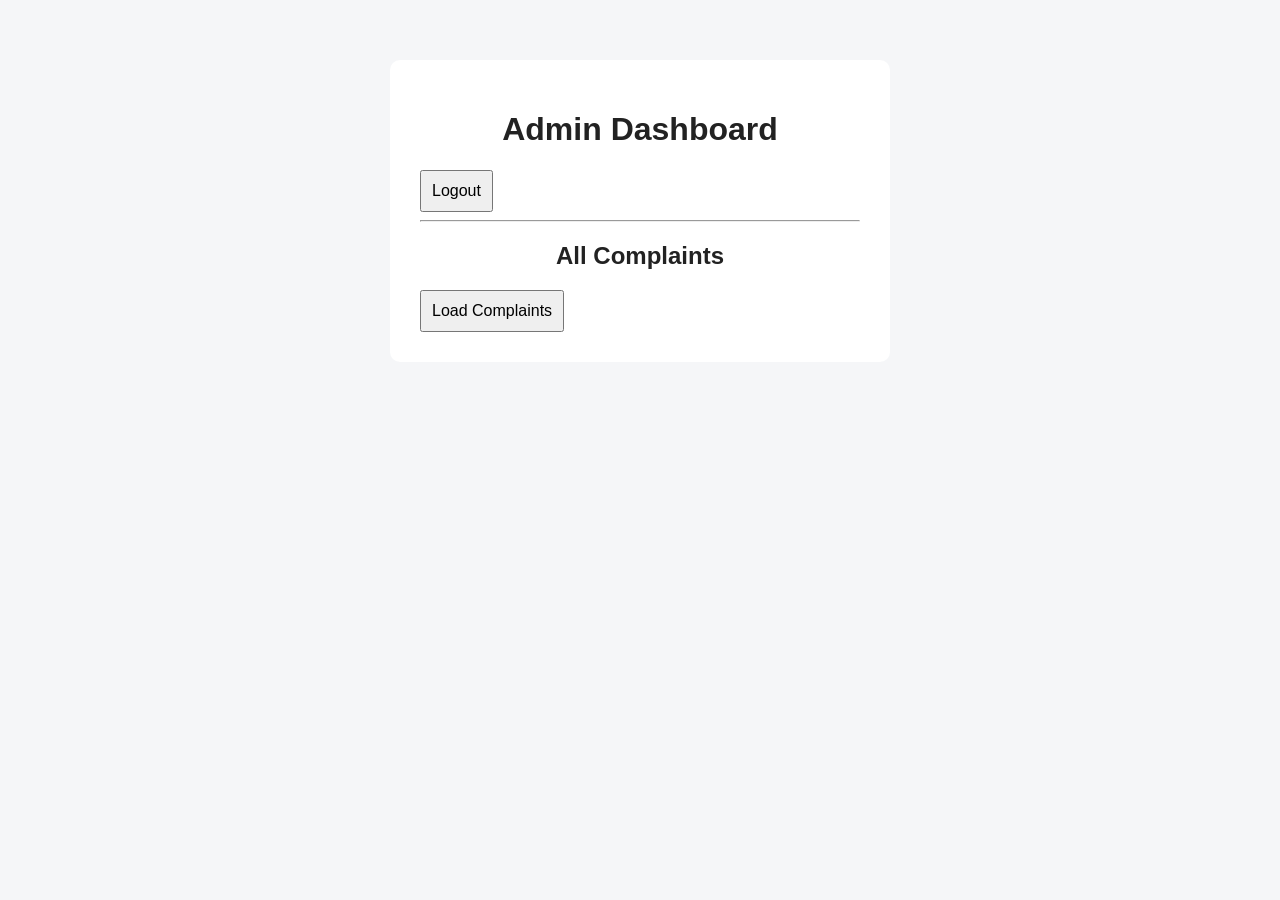
==== frontend/admin.html @ 81825e36 "feat: implement html frontend, module 8 faculty ui functionality works" ====
<!DOCTYPE html>
<html lang="en">
<head>
    <meta charset="UTF-8">
    <meta name="viewport" content="width=device-width, initial-scale=1.0">
    <title>Admin - College Maintenance System</title>
    <link rel="stylesheet" href="css/style.css">
</head>
<body>

    <main>
        <h1>Admin Dashboard</h1>

        <button onclick="logout()">Logout</button>

        <hr>

        <h2>All Complaints</h2>

        <button id="loadComplaints">Load Complaints</button>

        <div id="complaints"></div>
    </main>

    <script src="js/api.js"></script>
    <script src="js/auth.js"></script>
    <script src="js/admin.js"></script>

</body>
</html>
---- frontend/css/style.css ----
* {
    box-sizing: border-box;
}

body {
    margin: 0;
    font-family: Arial, sans-serif;
    background: #f5f6f8;
    color: #222;
}

main {
    width: 90%;
    max-width: 500px;
    margin: 60px auto;
    padding: 30px;
    background: white;
    border-radius: 10px;
}

h1,
h2 {
    text-align: center;
}

form {
    display: flex;
    flex-direction: column;
    gap: 10px;
}

input,
button {
    padding: 10px;
    font-size: 16px;
}

button {
    cursor: pointer;
}

#message {
    text-align: center;
    margin-top: 15px;
}
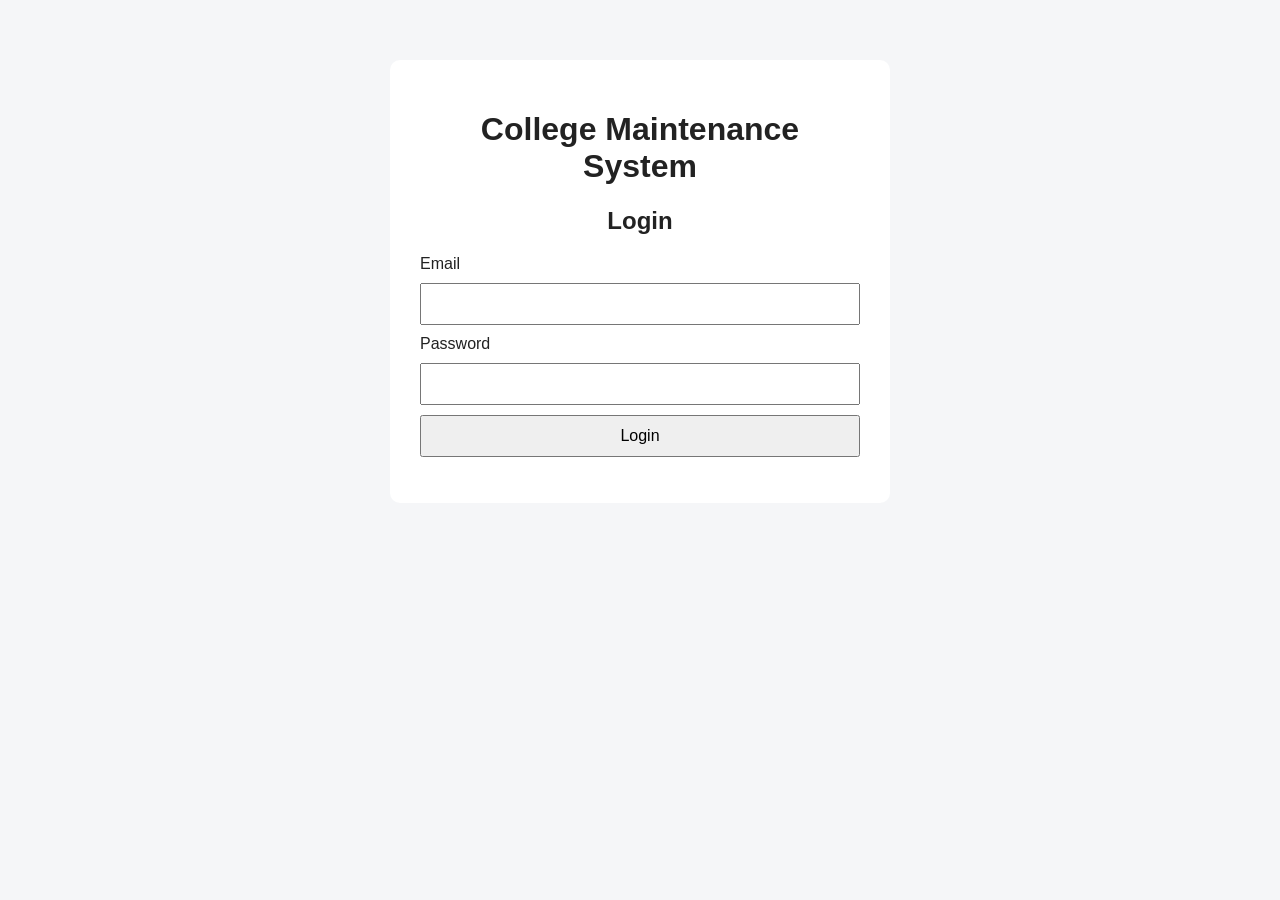
==== commit 77b5a183: "feat: implement incharge frontend ui and tested it in postman, works with its functionality" ====
--- a/frontend/admin.html
+++ b/frontend/admin.html
@@ -3,7 +3,7 @@
 <head>
     <meta charset="UTF-8">
     <meta name="viewport" content="width=device-width, initial-scale=1.0">
-    <title>Admin - College Maintenance System</title>
+    <title>Admin Dashboard</title>
     <link rel="stylesheet" href="css/style.css">
 </head>
 <body>
@@ -15,9 +15,7 @@
 
         <hr>
 
-        <h2>All Complaints</h2>
-
-        <button id="loadComplaints">Load Complaints</button>
+        <button id="loadComplaints">Load All Complaints</button>
 
         <div id="complaints"></div>
     </main>
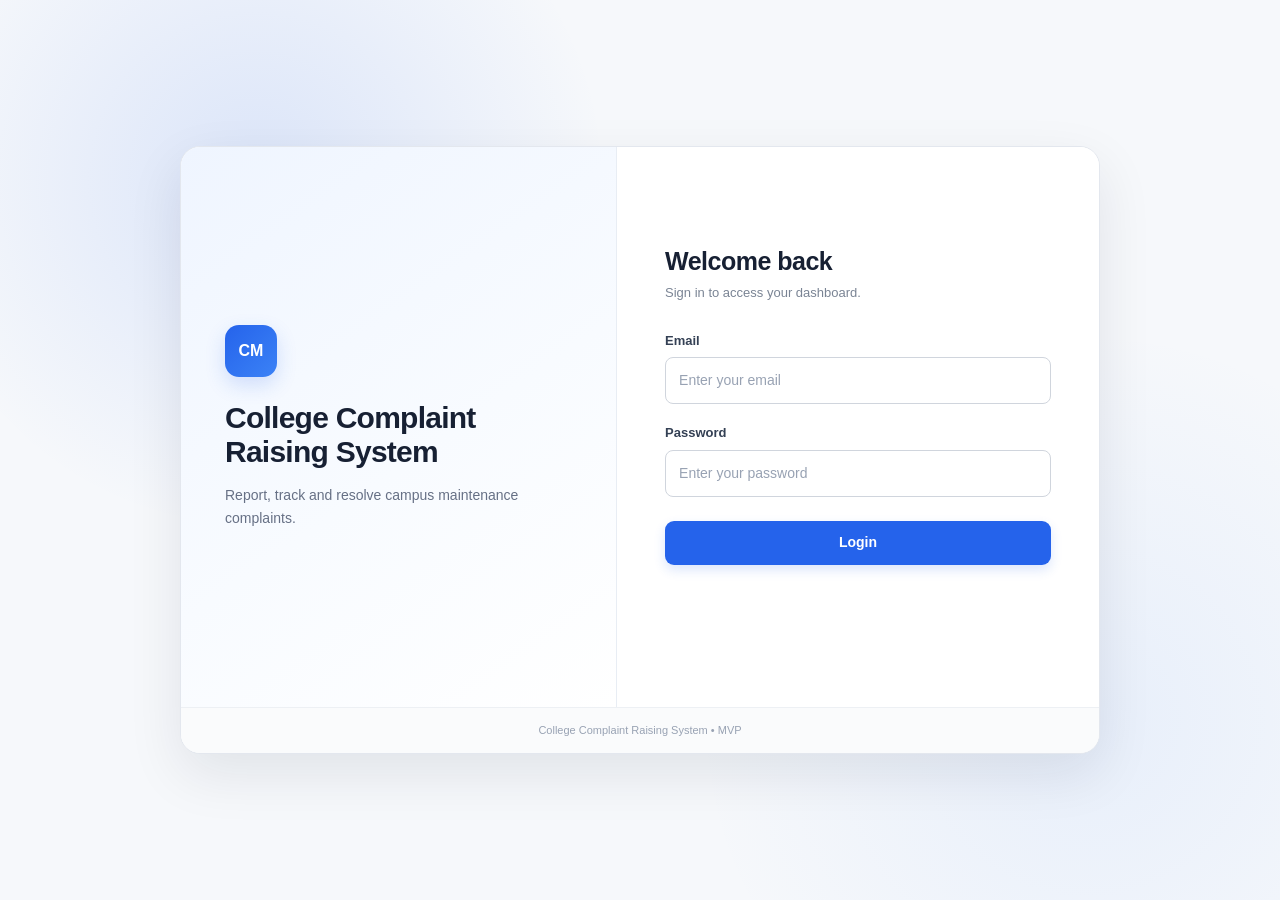
==== commit cf5f23eb: "Improved ui" ====
--- a/frontend/admin.html
+++ b/frontend/admin.html
@@ -3,26 +3,206 @@
 <head>
     <meta charset="UTF-8">
     <meta name="viewport" content="width=device-width, initial-scale=1.0">
-    <title>Admin Dashboard</title>
+
+    <title>Admin Dashboard | College Maintenance System</title>
+
     <link rel="stylesheet" href="css/style.css">
 </head>
-<body>
-
-    <main>
-        <h1>Admin Dashboard</h1>
-
-        <button onclick="logout()">Logout</button>
-
-        <hr>
-
-        <button id="loadComplaints">Load All Complaints</button>
-
-        <div id="complaints"></div>
-    </main>
-
-    <script src="js/api.js"></script>
-    <script src="js/auth.js"></script>
-    <script src="js/admin.js"></script>
+
+<body class="admin-page">
+
+<header class="admin-topbar">
+    <div class="admin-topbar-inner">
+
+        <div class="admin-brand">
+            <div class="admin-brand-mark">CM</div>
+
+            <div>
+                <h1>College Maintenance System</h1>
+                <p>Admin Dashboard</p>
+            </div>
+        </div>
+
+        <button
+            class="admin-btn admin-btn-danger"
+            onclick="logout()"
+        >
+            Logout
+        </button>
+
+    </div>
+</header>
+
+
+<main class="admin-dashboard">
+
+    <!-- OVERVIEW -->
+
+    <section class="admin-welcome">
+        <div>
+            <span class="admin-eyebrow">ADMINISTRATION</span>
+
+            <h2>Overview</h2>
+
+            <p>
+                Monitor complaints, services and system activity.
+            </p>
+        </div>
+    </section>
+
+
+    <!-- STATISTICS -->
+
+    <section class="admin-section">
+
+        <div class="admin-section-title">
+            <div>
+                <h3>Complaint Overview</h3>
+                <p>Current status of all complaints.</p>
+            </div>
+        </div>
+
+        <div id="stats" class="admin-stat-grid">
+
+            <div class="admin-stat-card admin-stat-primary">
+                <span>Total Complaints</span>
+                <strong id="total">-</strong>
+            </div>
+
+            <div class="admin-stat-card">
+                <span>Pending</span>
+                <strong id="pending">-</strong>
+            </div>
+
+            <div class="admin-stat-card">
+                <span>In Progress</span>
+                <strong id="inProgress">-</strong>
+            </div>
+
+            <div class="admin-stat-card">
+                <span>Resolved</span>
+                <strong id="resolved">-</strong>
+            </div>
+
+            <div class="admin-stat-card">
+                <span>Closed</span>
+                <strong id="closed">-</strong>
+            </div>
+
+            <div class="admin-stat-card admin-stat-alert">
+                <span>Escalated</span>
+                <strong id="escalated">-</strong>
+            </div>
+
+        </div>
+
+    </section>
+
+
+    <!-- SERVICE BREAKDOWN -->
+
+    <section class="admin-section">
+
+        <div class="admin-section-title">
+            <div>
+                <h3>Service Breakdown</h3>
+                <p>Complaints grouped by service.</p>
+            </div>
+        </div>
+
+        <div class="admin-service-grid">
+
+            <div class="admin-service-card">
+                <div>
+                    <span>Electrical</span>
+                    <small>Maintenance service</small>
+                </div>
+
+                <strong id="electrical">-</strong>
+            </div>
+
+            <div class="admin-service-card">
+                <div>
+                    <span>Plumbing</span>
+                    <small>Maintenance service</small>
+                </div>
+
+                <strong id="plumbing">-</strong>
+            </div>
+
+            <div class="admin-service-card">
+                <div>
+                    <span>Overdue</span>
+                    <small>Requires attention</small>
+                </div>
+
+                <strong id="overdue">-</strong>
+            </div>
+
+        </div>
+
+    </section>
+
+
+    <!-- ALL COMPLAINTS -->
+
+    <section class="admin-section">
+
+        <div class="admin-section-header">
+
+            <div class="admin-section-title">
+                <div>
+                    <h3>All Complaints</h3>
+                    <p>Monitor every complaint in the system.</p>
+                </div>
+            </div>
+
+            <button
+                id="loadComplaints"
+                class="admin-btn admin-btn-primary"
+            >
+                Load Complaints
+            </button>
+
+        </div>
+
+        <div id="complaints" class="admin-complaints-list"></div>
+
+    </section>
+
+
+    <!-- USER MANAGEMENT -->
+
+    <section class="admin-section">
+
+        <div class="admin-section-header">
+
+            <div class="admin-section-title">
+                <div>
+                    <h3>User Management</h3>
+                    <p>View registered users and their roles.</p>
+                </div>
+            </div>
+
+            <button
+                id="loadUsers"
+                class="admin-btn admin-btn-secondary"
+            >
+                Load Users
+            </button>
+
+        </div>
+
+        <div id="users" class="admin-users"></div>
+
+    </section>
+
+</main>
+
+
+<script src="js/api.js"></script>
+<script src="js/auth.js"></script>
+<script src="js/admin.js"></script>
 
 </body>
 </html>
--- a/frontend/css/style.css
+++ b/frontend/css/style.css
@@ -1,45 +1,2305 @@
+/* =========================================================
+   SHARED BASE
+========================================================= */
+
+:root {
+    --primary: #2563eb;
+    --primary-dark: #1d4ed8;
+
+    --text: #172033;
+    --text-secondary: #667085;
+    --text-muted: #98a2b3;
+
+    --background: #f6f8fb;
+    --surface: #ffffff;
+
+    --border: #e4e7ec;
+    --border-focus: #93b4f8;
+
+    --success: #15803d;
+    --warning: #b45309;
+    --danger: #c62828;
+
+    --radius-sm: 8px;
+    --radius-md: 12px;
+    --radius-lg: 16px;
+
+    --shadow-sm: 0 2px 8px rgba(15, 23, 42, 0.04);
+    --shadow-md: 0 8px 24px rgba(15, 23, 42, 0.07);
+}
+
 * {
     box-sizing: border-box;
+    margin: 0;
+    padding: 0;
+}
+
+html {
+    font-size: 16px;
+    scroll-behavior: smooth;
 }
 
 body {
+    min-height: 100vh;
+
+    font-family:
+        Inter,
+        -apple-system,
+        BlinkMacSystemFont,
+        "Segoe UI",
+        Roboto,
+        Helvetica,
+        Arial,
+        sans-serif;
+
+    background: var(--background);
+    color: var(--text);
+
+    line-height: 1.5;
+
+    -webkit-font-smoothing: antialiased;
+    text-rendering: optimizeLegibility;
+}
+
+button,
+input,
+select,
+textarea {
+    font: inherit;
+}
+
+button {
+    border: 0;
+    cursor: pointer;
+}
+
+button:disabled {
+    cursor: not-allowed;
+    opacity: 0.6;
+}
+
+a {
+    color: inherit;
+    text-decoration: none;
+}
+
+
+/* =========================================================
+   SHARED FORMS
+========================================================= */
+
+form {
+    width: 100%;
+
+    background: var(--surface);
+
+    padding: 28px;
+
+    border: 1px solid var(--border);
+    border-radius: var(--radius-lg);
+
+    box-shadow: var(--shadow-sm);
+}
+
+label {
+    display: block;
+
+    margin-bottom: 7px;
+
+    color: #344054;
+
+    font-size: 13px;
+    font-weight: 600;
+}
+
+input,
+select,
+textarea {
+    width: 100%;
+
+    display: block;
+
+    padding: 12px 13px;
+    margin: 0 0 18px;
+
+    background: var(--surface);
+    color: var(--text);
+
+    border: 1px solid #d0d5dd;
+    border-radius: var(--radius-sm);
+
+    font-size: 14px;
+
+    outline: none;
+
+    transition:
+        border-color 0.15s ease,
+        box-shadow 0.15s ease,
+        background 0.15s ease;
+}
+
+textarea {
+    min-height: 110px;
+    resize: vertical;
+}
+
+input::placeholder,
+textarea::placeholder {
+    color: var(--text-muted);
+}
+
+input:hover,
+select:hover,
+textarea:hover {
+    border-color: #b8c0cc;
+}
+
+input:focus,
+select:focus,
+textarea:focus {
+    border-color: var(--border-focus);
+
+    box-shadow:
+        0 0 0 3px rgba(37, 99, 235, 0.08);
+
+    background: #ffffff;
+}
+
+
+/* =========================================================
+   SHARED BUTTONS
+========================================================= */
+
+button {
+    min-height: 38px;
+
+    padding: 0 16px;
+
+    border-radius: var(--radius-sm);
+
+    background: var(--primary);
+    color: #ffffff;
+
+    font-size: 13px;
+    font-weight: 600;
+
+    transition:
+        background 0.15s ease,
+        border-color 0.15s ease,
+        color 0.15s ease,
+        transform 0.15s ease,
+        box-shadow 0.15s ease;
+}
+
+button:hover {
+    background: var(--primary-dark);
+
+    transform: translateY(-1px);
+
+    box-shadow:
+        0 4px 10px rgba(37, 99, 235, 0.15);
+}
+
+button:active {
+    transform: translateY(0);
+}
+
+
+/* =========================================================
+   SHARED MESSAGE
+========================================================= */
+
+#message {
+    min-height: 20px;
+
+    margin: 12px 0;
+
+    color: var(--text-secondary);
+
+    font-size: 13px;
+    font-weight: 600;
+}
+
+/* =========================================================
+   LOGIN PAGE
+========================================================= */
+
+.login-page {
+    min-height: 100vh;
+
+    display: flex;
+    align-items: center;
+    justify-content: center;
+
+    padding: 32px;
+
+    background:
+        radial-gradient(
+            circle at 20% 20%,
+            rgba(37, 99, 235, 0.13),
+            transparent 28%
+        ),
+        radial-gradient(
+            circle at 85% 80%,
+            rgba(59, 130, 246, 0.08),
+            transparent 30%
+        ),
+        #f6f8fb;
+}
+
+.login-container {
+    width: min(100%, 920px);
+
+    display: grid;
+    grid-template-columns: 0.95fr 1.05fr;
+
+    align-items: stretch;
+
+    background: #ffffff;
+
+    border: 1px solid #e3e7ee;
+    border-radius: 20px;
+
+    overflow: hidden;
+
+    box-shadow:
+        0 20px 55px rgba(15, 23, 42, 0.09);
+}
+
+
+/* =========================================================
+   BRAND / LEFT PANEL
+========================================================= */
+
+.login-brand {
+    min-height: 560px;
+
+    padding: 52px 44px;
+
+    display: flex;
+    flex-direction: column;
+    justify-content: center;
+
+    text-align: left;
+
+    background:
+        linear-gradient(
+            145deg,
+            #eff5ff 0%,
+            #f8fbff 55%,
+            #ffffff 100%
+        );
+
+    border-right: 1px solid #e8edf4;
+}
+
+.brand-mark {
+    width: 52px;
+    height: 52px;
+
+    margin: 0 0 24px;
+
+    display: flex;
+    align-items: center;
+    justify-content: center;
+
+    border-radius: 14px;
+
+    background: linear-gradient(
+        135deg,
+        #2563eb,
+        #3b82f6
+    );
+
+    color: #ffffff;
+
+    font-size: 16px;
+    font-weight: 800;
+
+    box-shadow:
+        0 8px 20px rgba(37, 99, 235, 0.18);
+}
+
+.login-brand h1 {
+    max-width: 330px;
+
     margin: 0;
-    font-family: Arial, sans-serif;
-    background: #f5f6f8;
-    color: #222;
-}
-
-main {
-    width: 90%;
-    max-width: 500px;
-    margin: 60px auto;
-    padding: 30px;
+
+    color: #172033;
+
+    font-size: 30px;
+    line-height: 1.15;
+    font-weight: 750;
+
+    letter-spacing: -0.025em;
+}
+
+.login-brand p {
+    max-width: 330px;
+
+    margin-top: 14px;
+
+    color: #667085;
+
+    font-size: 14px;
+    line-height: 1.65;
+}
+
+
+/* =========================================================
+   LOGIN FORM PANEL
+========================================================= */
+
+.login-card {
+    min-height: 560px;
+
+    padding: 52px 48px;
+
+    display: flex;
+    flex-direction: column;
+    justify-content: center;
+
+    background: #ffffff;
+
+    border: 0;
+    border-radius: 0;
+
+    box-shadow: none;
+
+    text-align: left;
+}
+
+.login-card h2 {
+    margin: 0;
+
+    color: #172033;
+
+    font-size: 25px;
+    line-height: 1.2;
+    font-weight: 750;
+
+    letter-spacing: -0.02em;
+}
+
+.login-subtitle {
+    margin-top: 7px;
+    margin-bottom: 28px;
+
+    color: #7a8494;
+
+    font-size: 13px;
+}
+
+
+/* =========================================================
+   FORM
+========================================================= */
+
+.login-card form {
+    width: 100%;
+
+    padding: 0;
+
+    background: transparent;
+
+    border: 0;
+    border-radius: 0;
+
+    box-shadow: none;
+}
+
+.login-card label {
+    display: block;
+
+    margin-bottom: 7px;
+
+    color: #344054;
+
+    font-size: 13px;
+    font-weight: 600;
+}
+
+.login-card input {
+    width: 100%;
+
+    margin: 0 0 19px;
+
+    padding: 12px 13px;
+
+    background: #ffffff;
+
+    border: 1px solid #d0d5dd;
+    border-radius: 8px;
+
+    color: #172033;
+
+    font-size: 14px;
+}
+
+.login-card input:focus {
+    border-color: #7aa2f7;
+
+    box-shadow:
+        0 0 0 3px rgba(37, 99, 235, 0.09);
+}
+
+
+/* =========================================================
+   LOGIN BUTTON
+========================================================= */
+
+.login-button {
+    width: 100%;
+
+    min-height: 44px;
+
+    margin-top: 5px;
+
+    border-radius: 9px;
+
+    background: #2563eb;
+
+    color: #ffffff;
+
+    font-size: 14px;
+    font-weight: 650;
+
+    box-shadow:
+        0 5px 12px rgba(37, 99, 235, 0.16);
+}
+
+.login-button:hover {
+    background: #1d4ed8;
+}
+
+
+/* =========================================================
+   LOGIN MESSAGE
+========================================================= */
+
+.login-card #message {
+    min-height: 20px;
+
+    margin-top: 12px;
+
+    text-align: center;
+
+    color: #667085;
+
+    font-size: 13px;
+}
+
+
+/* =========================================================
+   FOOTER
+========================================================= */
+
+.login-footer {
+    grid-column: 1 / -1;
+
+    margin: 0;
+
+    padding: 14px 20px;
+
+    text-align: center;
+
+    background: #fafbfc;
+
+    border-top: 1px solid #edf0f4;
+
+    color: #98a2b3;
+
+    font-size: 11px;
+}
+
+
+/* =========================================================
+   RESPONSIVE
+========================================================= */
+
+@media (max-width: 760px) {
+
+    .login-page {
+        padding: 20px;
+    }
+
+    .login-container {
+        grid-template-columns: 1fr;
+
+        max-width: 450px;
+    }
+
+    .login-brand {
+        min-height: auto;
+
+        padding: 34px 30px;
+
+        border-right: 0;
+        border-bottom: 1px solid #e8edf4;
+    }
+
+    .login-brand h1 {
+        font-size: 26px;
+    }
+
+    .login-card {
+        min-height: auto;
+
+        padding: 34px 30px;
+    }
+}
+
+@media (max-width: 420px) {
+
+    .login-page {
+        padding: 14px;
+    }
+
+    .login-brand,
+    .login-card {
+        padding-left: 22px;
+        padding-right: 22px;
+    }
+}
+
+
+/* =========================================================
+   ADMIN DESIGN SYSTEM
+========================================================= */
+
+.admin-page {
+    --admin-primary: #2563eb;
+    --admin-primary-dark: #1d4ed8;
+
+    --admin-danger: #dc2626;
+    --admin-success: #15803d;
+    --admin-warning: #b45309;
+
+    --admin-text: #172033;
+    --admin-text-secondary: #667085;
+    --admin-text-muted: #98a2b3;
+
+    --admin-bg: #f6f8fb;
+    --admin-surface: #ffffff;
+
+    --admin-border: #e4e7ec;
+    --admin-border-soft: #eef1f5;
+
+    --admin-radius: 14px;
+
+    --admin-shadow:
+        0 2px 8px rgba(15, 23, 42, 0.035);
+}
+
+
+/* =========================================================
+   ADMIN HEADER
+========================================================= */
+
+.admin-topbar {
+    background: #ffffff;
+    border-bottom: 1px solid var(--admin-border);
+}
+
+.admin-topbar-inner {
+    width: min(1160px, calc(100% - 56px));
+    min-height: 70px;
+
+    margin: 0 auto;
+
+    display: flex;
+    align-items: center;
+    justify-content: space-between;
+}
+
+.admin-brand {
+    display: flex;
+    align-items: center;
+    gap: 12px;
+}
+
+.admin-brand-mark {
+    width: 38px;
+    height: 38px;
+
+    display: flex;
+    align-items: center;
+    justify-content: center;
+
+    border-radius: 10px;
+
+    background: var(--admin-primary);
+    color: #ffffff;
+
+    font-size: 12px;
+    font-weight: 800;
+    letter-spacing: 0.02em;
+}
+
+.admin-brand h1 {
+    margin: 0;
+
+    color: var(--admin-text);
+
+    font-size: 15px;
+    line-height: 1.25;
+    font-weight: 700;
+}
+
+.admin-brand p {
+    margin: 3px 0 0;
+
+    color: var(--admin-text-muted);
+
+    font-size: 12px;
+}
+
+
+/* =========================================================
+   ADMIN PAGE LAYOUT
+========================================================= */
+
+.admin-dashboard {
+    width: min(1160px, calc(100% - 56px));
+
+    margin: 0 auto;
+
+    padding: 42px 0 64px;
+}
+
+
+/* =========================================================
+   ADMIN WELCOME
+========================================================= */
+
+.admin-welcome {
+    margin-bottom: 34px;
+}
+
+.admin-eyebrow {
+    display: block;
+
+    margin-bottom: 8px;
+
+    color: var(--admin-primary);
+
+    font-size: 10px;
+    font-weight: 800;
+
+    letter-spacing: 0.12em;
+}
+
+.admin-welcome h2 {
+    margin: 0;
+
+    color: var(--admin-text);
+
+    font-size: 30px;
+    line-height: 1.15;
+    font-weight: 750;
+
+    letter-spacing: -0.025em;
+}
+
+.admin-welcome p {
+    margin: 8px 0 0;
+
+    color: var(--admin-text-secondary);
+
+    font-size: 14px;
+}
+
+
+/* =========================================================
+   ADMIN SECTIONS
+========================================================= */
+
+.admin-section {
+    width: 100%;
+    margin-top: 38px;
+}
+
+.admin-section:first-of-type {
+    margin-top: 0;
+}
+
+.admin-section-title h3 {
+    margin: 0;
+
+    color: var(--admin-text);
+
+    font-size: 17px;
+    line-height: 1.3;
+    font-weight: 700;
+}
+
+.admin-section-title p {
+    margin: 5px 0 0;
+
+    color: var(--admin-text-secondary);
+
+    font-size: 13px;
+}
+
+.admin-section-header {
+    display: flex;
+    align-items: flex-end;
+    justify-content: space-between;
+
+    gap: 24px;
+
+    margin-bottom: 16px;
+}
+
+
+/* =========================================================
+   ADMIN BUTTONS
+========================================================= */
+
+.admin-btn {
+    min-height: 38px;
+
+    padding: 0 15px;
+
+    border: 1px solid transparent;
+    border-radius: 8px;
+
+    display: inline-flex;
+    align-items: center;
+    justify-content: center;
+
+    font-size: 13px;
+    font-weight: 600;
+
+    white-space: nowrap;
+
+    cursor: pointer;
+
+    transition:
+        background 0.15s ease,
+        border-color 0.15s ease,
+        color 0.15s ease,
+        transform 0.15s ease,
+        box-shadow 0.15s ease;
+}
+
+.admin-btn:hover {
+    transform: translateY(-1px);
+}
+
+.admin-btn-primary {
+    background: var(--admin-primary);
+    color: #ffffff;
+
+    box-shadow:
+        0 3px 8px rgba(37, 99, 235, 0.16);
+}
+
+.admin-btn-primary:hover {
+    background: var(--admin-primary-dark);
+}
+
+.admin-btn-secondary {
+    background: #ffffff;
+    color: #344054;
+
+    border-color: #d0d5dd;
+}
+
+.admin-btn-secondary:hover {
+    background: #f8fafc;
+    border-color: #b8c0cc;
+}
+
+.admin-btn-danger {
+    min-height: 36px;
+
+    background: #ffffff;
+    color: var(--admin-danger);
+
+    border-color: #f1c7c7;
+}
+
+.admin-btn-danger:hover {
+    background: #fff5f5;
+    border-color: #e6aaaa;
+}
+
+
+/* =========================================================
+   KPI / STATISTICS
+========================================================= */
+
+.admin-stat-grid {
+    display: grid;
+
+    grid-template-columns:
+        repeat(6, minmax(0, 1fr));
+
+    gap: 12px;
+}
+
+.admin-stat-card {
+    min-width: 0;
+
+    min-height: 108px;
+
+    padding: 18px 18px 17px;
+
+    background: #ffffff;
+
+    border: 1px solid var(--admin-border);
+
+    border-radius: var(--admin-radius);
+
+    display: flex;
+    flex-direction: column;
+    justify-content: space-between;
+
+    box-shadow: var(--admin-shadow);
+
+    transition:
+        transform 0.15s ease,
+        border-color 0.15s ease,
+        box-shadow 0.15s ease;
+}
+
+.admin-stat-card:hover {
+    transform: translateY(-2px);
+
+    border-color: #cfd8e6;
+
+    box-shadow:
+        0 6px 18px rgba(15, 23, 42, 0.06);
+}
+
+.admin-stat-card span {
+    color: var(--admin-text-muted);
+
+    font-size: 12px;
+    font-weight: 600;
+}
+
+.admin-stat-card strong {
+    margin-top: 14px;
+
+    color: var(--admin-text);
+
+    font-size: 28px;
+    line-height: 1;
+    font-weight: 750;
+
+    letter-spacing: -0.02em;
+}
+
+.admin-stat-primary {
+    border-top: 3px solid var(--admin-primary);
+}
+
+.admin-stat-primary strong {
+    color: var(--admin-primary);
+}
+
+.admin-stat-alert {
+    border-top: 3px solid var(--admin-danger);
+}
+
+.admin-stat-alert strong {
+    color: var(--admin-danger);
+}
+
+
+/* =========================================================
+   SERVICE BREAKDOWN
+========================================================= */
+
+.admin-service-grid {
+    display: grid;
+
+    grid-template-columns:
+        repeat(3, minmax(0, 1fr));
+
+    gap: 12px;
+}
+
+.admin-service-card {
+    min-height: 84px;
+
+    padding: 17px 19px;
+
+    background: #ffffff;
+
+    border: 1px solid var(--admin-border);
+
+    border-radius: var(--admin-radius);
+
+    display: flex;
+    align-items: center;
+    justify-content: space-between;
+
+    box-shadow: var(--admin-shadow);
+}
+
+.admin-service-card span {
+    display: block;
+
+    color: var(--admin-text);
+
+    font-size: 14px;
+    font-weight: 650;
+}
+
+.admin-service-card small {
+    display: block;
+
+    margin-top: 4px;
+
+    color: var(--admin-text-muted);
+
+    font-size: 11px;
+}
+
+.admin-service-card strong {
+    color: var(--admin-primary);
+
+    font-size: 24px;
+    line-height: 1;
+
+    font-weight: 750;
+}
+
+
+/* =========================================================
+   COMPLAINT LIST
+========================================================= */
+
+.admin-complaints-list {
+    display: flex;
+    flex-direction: column;
+
+    gap: 10px;
+}
+
+.admin-complaints-list > div {
+    position: relative;
+
+    padding: 18px 20px;
+
+    background: #ffffff;
+
+    border: 1px solid var(--admin-border);
+
+    border-radius: var(--admin-radius);
+
+    box-shadow: var(--admin-shadow);
+
+    transition:
+        border-color 0.15s ease,
+        box-shadow 0.15s ease;
+}
+
+.admin-complaints-list > div:hover {
+    border-color: #c8d6ee;
+
+    box-shadow:
+        0 5px 15px rgba(15, 23, 42, 0.055);
+}
+
+.admin-complaints-list h3 {
+    margin: 0 0 9px;
+
+    color: var(--admin-text);
+
+    font-size: 15px;
+    line-height: 1.3;
+    font-weight: 700;
+}
+
+.admin-complaints-list p {
+    margin: 4px 0;
+
+    color: var(--admin-text-secondary);
+
+    font-size: 13px;
+    line-height: 1.5;
+}
+
+.admin-complaints-list p:last-of-type {
+    margin-bottom: 0;
+}
+
+/* admin.js inserts HR between complaint cards */
+
+.admin-complaints-list hr {
+    display: none;
+}
+
+
+/* =========================================================
+   USER MANAGEMENT
+========================================================= */
+
+.admin-users {
+    width: 100%;
+
+    background: #ffffff;
+
+    border: 1px solid var(--admin-border);
+
+    border-radius: var(--admin-radius);
+
+    overflow-x: auto;
+
+    box-shadow: var(--admin-shadow);
+}
+
+.admin-users .user-table-wrapper {
+    width: 100%;
+}
+
+.admin-users .user-table {
+    width: 100%;
+
+    min-width: 640px;
+
+    border-collapse: collapse;
+
+    font-size: 13px;
+}
+
+.admin-users .user-table th {
+    padding: 13px 18px;
+
+    text-align: left;
+
+    background: #f8fafc;
+
+    color: var(--admin-text-muted);
+
+    font-size: 10.5px;
+    font-weight: 750;
+
+    letter-spacing: 0.08em;
+    text-transform: uppercase;
+
+    border-bottom: 1px solid var(--admin-border);
+}
+
+.admin-users .user-table td {
+    padding: 14px 18px;
+
+    color: var(--admin-text);
+
+    border-bottom: 1px solid var(--admin-border-soft);
+
+    vertical-align: middle;
+}
+
+.admin-users .user-table tbody tr:last-child td {
+    border-bottom: none;
+}
+
+.admin-users .user-table tbody tr:hover {
+    background: #fbfcfe;
+}
+
+
+/* =========================================================
+   EMPTY STATES
+========================================================= */
+
+.admin-complaints-list:empty::before,
+.admin-users:empty::before {
+    content: "Nothing to show yet.";
+
+    display: block;
+
+    padding: 36px 20px;
+
+    color: var(--admin-text-muted);
+
+    font-size: 13px;
+
+    text-align: center;
+}
+
+
+/* =========================================================
+   RESPONSIVE
+========================================================= */
+
+@media (max-width: 1050px) {
+
+    .admin-stat-grid {
+        grid-template-columns:
+            repeat(3, minmax(0, 1fr));
+    }
+}
+
+@media (max-width: 720px) {
+
+    .admin-topbar-inner,
+    .admin-dashboard {
+        width: min(100% - 32px, 1160px);
+    }
+
+    .admin-dashboard {
+        padding-top: 30px;
+    }
+
+    .admin-welcome h2 {
+        font-size: 25px;
+    }
+
+    .admin-stat-grid {
+        grid-template-columns:
+            repeat(2, minmax(0, 1fr));
+    }
+
+    .admin-service-grid {
+        grid-template-columns: 1fr;
+    }
+
+    .admin-section-header {
+        align-items: flex-start;
+        flex-direction: column;
+    }
+}
+
+@media (max-width: 460px) {
+
+    .admin-stat-grid {
+        grid-template-columns: 1fr;
+    }
+
+    .admin-brand h1 {
+        font-size: 14px;
+    }
+
+    .admin-brand p {
+        font-size: 11px;
+    }
+
+    .admin-topbar-inner {
+        min-height: 62px;
+    }
+}
+
+/* =========================================================
+   FACULTY / STAFF DASHBOARD
+========================================================= */
+
+.faculty-page {
+    background: #f6f8fb;
+    color: #172033;
+}
+
+/* -------------------------
+   HEADER
+------------------------- */
+
+.faculty-page .role-topbar {
+    background: #ffffff;
+    border-bottom: 1px solid #e6eaf0;
+}
+
+.faculty-page .role-topbar-inner {
+    width: min(1120px, calc(100% - 48px));
+    min-height: 68px;
+    margin: 0 auto;
+
+    display: flex;
+    align-items: center;
+    justify-content: space-between;
+}
+
+.faculty-page .role-brand {
+    display: flex;
+    align-items: center;
+    gap: 12px;
+}
+
+.faculty-page .role-brand-mark {
+    width: 38px;
+    height: 38px;
+
+    display: flex;
+    align-items: center;
+    justify-content: center;
+
+    border-radius: 9px;
+
+    background: #2563eb;
+    color: #ffffff;
+
+    font-size: 12px;
+    font-weight: 700;
+}
+
+.faculty-page .role-brand h1 {
+    margin: 0;
+
+    font-size: 16px;
+    line-height: 1.2;
+    font-weight: 700;
+
+    color: #172033;
+}
+
+.faculty-page .role-brand p {
+    margin: 3px 0 0;
+
+    font-size: 12px;
+
+    color: #8a94a6;
+}
+
+/* -------------------------
+   PAGE CONTAINER
+------------------------- */
+
+.faculty-page .role-dashboard {
+    width: min(920px, calc(100% - 48px));
+    margin: 0 auto;
+
+    padding: 42px 0 64px;
+}
+
+/* -------------------------
+   WELCOME
+------------------------- */
+
+.faculty-page .role-welcome {
+    margin-bottom: 32px;
+}
+
+.faculty-page .role-eyebrow {
+    display: block;
+
+    margin-bottom: 8px;
+
+    color: #2563eb;
+
+    font-size: 11px;
+    font-weight: 700;
+    letter-spacing: 0.09em;
+}
+
+.faculty-page .role-welcome h2 {
+    margin: 0;
+
+    color: #172033;
+
+    font-size: 28px;
+    line-height: 1.2;
+    font-weight: 700;
+    letter-spacing: -0.02em;
+}
+
+.faculty-page .role-welcome p {
+    margin: 8px 0 0;
+
+    color: #667085;
+
+    font-size: 14px;
+}
+
+/* -------------------------
+   SECTIONS
+------------------------- */
+
+.faculty-page .role-section {
+    margin-top: 30px;
+}
+
+.faculty-page .role-section:first-of-type {
+    margin-top: 0;
+}
+
+.faculty-page .role-section-heading {
+    margin-bottom: 14px;
+}
+
+.faculty-page .role-section-heading h3 {
+    margin: 0;
+
+    color: #172033;
+
+    font-size: 17px;
+    font-weight: 700;
+}
+
+.faculty-page .role-section-heading p {
+    margin: 4px 0 0;
+
+    color: #7a8494;
+
+    font-size: 13px;
+}
+
+/* -------------------------
+   FORM CARD
+------------------------- */
+
+.faculty-page .complaint-form {
+    width: 100%;
+
+    padding: 28px;
+
+    background: #ffffff;
+
+    border: 1px solid #e3e8ef;
+    border-radius: 14px;
+
+    box-shadow: 0 2px 10px rgba(15, 23, 42, 0.035);
+}
+
+/* -------------------------
+   FORM FIELDS
+------------------------- */
+
+.faculty-page .form-field {
+    width: 100%;
+    margin-bottom: 18px;
+}
+
+.faculty-page .form-field:last-child {
+    margin-bottom: 0;
+}
+
+.faculty-page .complaint-form label {
+    display: block;
+
+    margin-bottom: 7px;
+
+    color: #344054;
+
+    font-size: 13px;
+    font-weight: 600;
+}
+
+.faculty-page .complaint-form input,
+.faculty-page .complaint-form select,
+.faculty-page .complaint-form textarea {
+    width: 100%;
+
+    display: block;
+
+    margin: 0;
+
+    padding: 11px 13px;
+
+    background: #ffffff;
+
+    border: 1px solid #d5dbe4;
+    border-radius: 8px;
+
+    color: #172033;
+
+    font-family: inherit;
+    font-size: 14px;
+
+    outline: none;
+
+    transition:
+        border-color 0.15s ease,
+        box-shadow 0.15s ease;
+}
+
+.faculty-page .complaint-form textarea {
+    min-height: 110px;
+    resize: vertical;
+}
+
+.faculty-page .complaint-form input::placeholder,
+.faculty-page .complaint-form textarea::placeholder {
+    color: #a0a8b5;
+}
+
+.faculty-page .complaint-form input:focus,
+.faculty-page .complaint-form select:focus,
+.faculty-page .complaint-form textarea:focus {
+    border-color: #7aa2f7;
+
+    box-shadow:
+        0 0 0 3px rgba(37, 99, 235, 0.09);
+}
+
+/* -------------------------
+   TWO-COLUMN ROW
+------------------------- */
+
+.faculty-page .form-row {
+    width: 100%;
+
+    display: grid;
+    grid-template-columns: 1fr 1fr;
+
+    column-gap: 18px;
+}
+
+.faculty-page .form-row .form-field {
+    min-width: 0;
+}
+
+/* -------------------------
+   FORM ACTIONS
+------------------------- */
+
+.faculty-page .form-actions {
+    display: flex;
+    justify-content: flex-end;
+
+    margin-top: 4px;
+}
+
+.faculty-page .role-btn {
+    min-height: 38px;
+
+    padding: 0 16px;
+
+    border-radius: 8px;
+
+    border: 1px solid transparent;
+
+    font-family: inherit;
+    font-size: 13px;
+    font-weight: 600;
+
+    cursor: pointer;
+
+    transition:
+        background 0.15s ease,
+        border-color 0.15s ease,
+        transform 0.15s ease;
+}
+
+.faculty-page .role-btn:hover {
+    transform: translateY(-1px);
+}
+
+.faculty-page .role-btn-primary {
+    background: #2563eb;
+    color: #ffffff;
+}
+
+.faculty-page .role-btn-primary:hover {
+    background: #1d4ed8;
+}
+
+.faculty-page .role-btn-secondary {
+    background: #ffffff;
+    color: #344054;
+    border-color: #d5dbe4;
+}
+
+.faculty-page .role-btn-secondary:hover {
+    background: #f8fafc;
+}
+
+.faculty-page .role-btn-danger {
+    background: #ffffff;
+    color: #c62828;
+    border-color: #f1c7c7;
+}
+
+.faculty-page .role-btn-danger:hover {
+    background: #fff5f5;
+}
+
+/* -------------------------
+   MESSAGE
+------------------------- */
+
+.faculty-page .role-message {
+    min-height: 20px;
+
+    margin: 10px 2px 0;
+
+    color: #475467;
+
+    font-size: 13px;
+    font-weight: 600;
+}
+
+/* -------------------------
+   MY COMPLAINTS HEADER
+------------------------- */
+
+.faculty-page .role-section-header {
+    display: flex;
+    align-items: flex-end;
+    justify-content: space-between;
+
+    gap: 24px;
+
+    margin-bottom: 14px;
+}
+
+/* -------------------------
+   COMPLAINT LIST
+------------------------- */
+
+.faculty-page .role-complaints-list {
+    width: 100%;
+
+    display: flex;
+    flex-direction: column;
+
+    gap: 10px;
+}
+
+.faculty-page .role-complaints-list > div {
+    width: 100%;
+
+    padding: 18px 20px;
+
+    background: #ffffff;
+
+    border: 1px solid #e3e8ef;
+    border-radius: 12px;
+
+    box-shadow: 0 2px 8px rgba(15, 23, 42, 0.03);
+}
+
+.faculty-page .role-complaints-list > div:hover {
+    border-color: #c9d8f5;
+}
+
+.faculty-page .role-complaints-list h3 {
+    margin: 0 0 8px;
+
+    color: #172033;
+
+    font-size: 15px;
+    font-weight: 700;
+}
+
+.faculty-page .role-complaints-list p {
+    margin: 4px 0;
+
+    color: #667085;
+
+    font-size: 13px;
+    line-height: 1.5;
+}
+
+.faculty-page .role-complaints-list hr {
+    display: none;
+}
+
+/* -------------------------
+   RESPONSIVE
+------------------------- */
+
+@media (max-width: 720px) {
+
+    .faculty-page .role-topbar-inner {
+        width: min(100% - 32px, 1120px);
+    }
+
+    .faculty-page .role-dashboard {
+        width: min(100% - 32px, 920px);
+        padding-top: 30px;
+    }
+
+    .faculty-page .form-row {
+        grid-template-columns: 1fr;
+        gap: 0;
+    }
+
+    .faculty-page .role-section-header {
+        align-items: flex-start;
+        flex-direction: column;
+        gap: 12px;
+    }
+}
+
+@media (max-width: 480px) {
+
+    .faculty-page .role-brand h1 {
+        font-size: 14px;
+    }
+
+    .faculty-page .role-brand p {
+        font-size: 11px;
+    }
+
+    .faculty-page .role-brand-mark {
+        width: 34px;
+        height: 34px;
+    }
+
+    .faculty-page .role-welcome h2 {
+        font-size: 24px;
+    }
+
+    .faculty-page .complaint-form {
+        padding: 20px;
+    }
+
+    .faculty-page .form-actions {
+        justify-content: stretch;
+    }
+
+    .faculty-page .form-actions .role-btn {
+        width: 100%;
+    }
+}
+
+/* =========================================================
+   INCHARGE DASHBOARD
+========================================================= */
+
+.incharge-page {
+    background: #f6f8fb;
+}
+
+
+/* =========================================================
+   HEADER
+========================================================= */
+
+.incharge-page .role-topbar {
+    background: #ffffff;
+    border-bottom: 1px solid #e4e7ec;
+}
+
+.incharge-page .role-topbar-inner {
+    width: min(1160px, calc(100% - 56px));
+    min-height: 70px;
+
+    margin: 0 auto;
+
+    display: flex;
+    align-items: center;
+    justify-content: space-between;
+}
+
+.incharge-page .role-brand {
+    display: flex;
+    align-items: center;
+    gap: 12px;
+}
+
+.incharge-page .role-brand-mark {
+    width: 38px;
+    height: 38px;
+
+    display: flex;
+    align-items: center;
+    justify-content: center;
+
+    border-radius: 10px;
+
+    background: #2563eb;
+    color: white;
+
+    font-size: 12px;
+    font-weight: 800;
+}
+
+.incharge-page .role-brand h1 {
+    color: #172033;
+    font-size: 15px;
+    font-weight: 700;
+    line-height: 1.2;
+}
+
+.incharge-page .role-brand p {
+    margin-top: 3px;
+    color: #98a2b3;
+    font-size: 12px;
+}
+
+
+/* =========================================================
+   PAGE
+========================================================= */
+
+.incharge-page .role-dashboard {
+    width: min(1040px, calc(100% - 56px));
+
+    margin: 0 auto;
+
+    padding: 42px 0 64px;
+}
+
+
+/* =========================================================
+   WELCOME
+========================================================= */
+
+.incharge-page .role-welcome {
+    margin-bottom: 36px;
+}
+
+.incharge-page .role-eyebrow {
+    display: block;
+
+    margin-bottom: 8px;
+
+    color: #2563eb;
+
+    font-size: 10px;
+    font-weight: 800;
+
+    letter-spacing: 0.12em;
+}
+
+.incharge-page .role-welcome h2 {
+    color: #172033;
+
+    font-size: 30px;
+    line-height: 1.15;
+    font-weight: 750;
+
+    letter-spacing: -0.025em;
+}
+
+.incharge-page .role-welcome p {
+    margin-top: 8px;
+
+    color: #667085;
+
+    font-size: 14px;
+}
+
+
+/* =========================================================
+   SECTIONS
+========================================================= */
+
+.incharge-page .role-section {
+    margin-top: 38px;
+}
+
+.incharge-page .role-section:first-of-type {
+    margin-top: 0;
+}
+
+.incharge-page .role-section-header {
+    display: flex;
+    align-items: flex-end;
+    justify-content: space-between;
+
+    gap: 24px;
+
+    margin-bottom: 16px;
+}
+
+.incharge-page .role-section-heading h3 {
+    color: #172033;
+
+    font-size: 17px;
+    font-weight: 700;
+}
+
+.incharge-page .role-section-heading p {
+    margin-top: 5px;
+
+    color: #667085;
+
+    font-size: 13px;
+}
+
+
+/* =========================================================
+   BUTTONS
+========================================================= */
+
+.incharge-page .role-btn {
+    min-height: 38px;
+
+    padding: 0 15px;
+
+    border-radius: 8px;
+
+    font-size: 13px;
+    font-weight: 600;
+
+    white-space: nowrap;
+
+    cursor: pointer;
+}
+
+.incharge-page .role-btn-primary {
+    background: #2563eb;
+    color: white;
+
+    box-shadow:
+        0 3px 8px rgba(37, 99, 235, 0.14);
+}
+
+.incharge-page .role-btn-primary:hover {
+    background: #1d4ed8;
+}
+
+.incharge-page .role-btn-secondary {
     background: white;
+
+    color: #344054;
+
+    border: 1px solid #d0d5dd;
+}
+
+.incharge-page .role-btn-secondary:hover {
+    background: #f8fafc;
+}
+
+.incharge-page .role-btn-danger {
+    background: white;
+
+    color: #c62828;
+
+    border: 1px solid #f1c7c7;
+}
+
+.incharge-page .role-btn-danger:hover {
+    background: #fff5f5;
+}
+
+
+/* =========================================================
+   MESSAGE
+========================================================= */
+
+.incharge-page .role-message {
+    min-height: 20px;
+
+    margin: 4px 0 10px;
+
+    color: #667085;
+
+    font-size: 13px;
+}
+
+
+/* =========================================================
+   COMPLAINT CARDS
+========================================================= */
+
+.incharge-page .role-complaints-list {
+    display: flex;
+
+    flex-direction: column;
+
+    gap: 10px;
+}
+
+.incharge-page .role-complaints-list > div {
+    background: white;
+
+    padding: 19px 21px;
+
+    border: 1px solid #e4e7ec;
+
+    border-radius: 13px;
+
+    box-shadow:
+        0 2px 8px rgba(15, 23, 42, 0.035);
+
+    transition:
+        border-color 0.15s ease,
+        box-shadow 0.15s ease;
+}
+
+.incharge-page .role-complaints-list > div:hover {
+    border-color: #cbd8ef;
+
+    box-shadow:
+        0 5px 16px rgba(15, 23, 42, 0.055);
+}
+
+.incharge-page .role-complaints-list h3 {
+    margin-bottom: 9px;
+
+    color: #172033;
+
+    font-size: 15px;
+    font-weight: 700;
+}
+
+.incharge-page .role-complaints-list p {
+    margin: 4px 0;
+
+    color: #667085;
+
+    font-size: 13px;
+    line-height: 1.5;
+}
+
+.incharge-page .role-complaints-list input {
+    width: min(340px, 100%);
+
+    display: inline-block;
+
+    margin: 12px 8px 0 0;
+
+    vertical-align: middle;
+}
+
+.incharge-page .role-complaints-list button {
+    min-height: 36px;
+
+    margin-top: 8px;
+
+    padding: 0 14px;
+
+    border-radius: 8px;
+
+    font-size: 12.5px;
+    font-weight: 600;
+}
+
+
+/* Hide old HR separators generated by JS */
+
+.incharge-page .role-complaints-list hr {
+    display: none;
+}
+
+
+/* =========================================================
+   RESPONSIVE
+========================================================= */
+
+@media (max-width: 700px) {
+
+    .incharge-page .role-topbar-inner,
+    .incharge-page .role-dashboard {
+        width: min(100% - 32px, 1040px);
+    }
+
+    .incharge-page .role-section-header {
+        align-items: flex-start;
+
+        flex-direction: column;
+
+        gap: 12px;
+    }
+
+    .incharge-page .role-welcome h2 {
+        font-size: 25px;
+    }
+}
+
+/* =========================================================
+   TECHNICIAN DASHBOARD
+========================================================= */
+
+.technician-page {
+    background: #f6f8fb;
+}
+
+
+/* =========================================================
+   HEADER
+========================================================= */
+
+.technician-page .role-topbar {
+    background: #ffffff;
+    border-bottom: 1px solid #e4e7ec;
+}
+
+.technician-page .role-topbar-inner {
+    width: min(1160px, calc(100% - 56px));
+    min-height: 70px;
+
+    margin: 0 auto;
+
+    display: flex;
+    align-items: center;
+    justify-content: space-between;
+}
+
+.technician-page .role-brand {
+    display: flex;
+    align-items: center;
+    gap: 12px;
+}
+
+.technician-page .role-brand-mark {
+    width: 38px;
+    height: 38px;
+
+    display: flex;
+    align-items: center;
+    justify-content: center;
+
     border-radius: 10px;
-}
-
-h1,
-h2 {
-    text-align: center;
-}
-
-form {
-    display: flex;
+
+    background: #2563eb;
+    color: #ffffff;
+
+    font-size: 12px;
+    font-weight: 800;
+}
+
+.technician-page .role-brand h1 {
+    color: #172033;
+    font-size: 15px;
+    font-weight: 700;
+    line-height: 1.2;
+}
+
+.technician-page .role-brand p {
+    margin-top: 3px;
+    color: #98a2b3;
+    font-size: 12px;
+}
+
+
+/* =========================================================
+   PAGE
+========================================================= */
+
+.technician-page .role-dashboard {
+    width: min(1040px, calc(100% - 56px));
+
+    margin: 0 auto;
+
+    padding: 42px 0 64px;
+}
+
+
+/* =========================================================
+   WELCOME
+========================================================= */
+
+.technician-page .role-welcome {
+    margin-bottom: 36px;
+}
+
+.technician-page .role-eyebrow {
+    display: block;
+
+    margin-bottom: 8px;
+
+    color: #2563eb;
+
+    font-size: 10px;
+    font-weight: 800;
+
+    letter-spacing: 0.12em;
+}
+
+.technician-page .role-welcome h2 {
+    color: #172033;
+
+    font-size: 30px;
+    line-height: 1.15;
+    font-weight: 750;
+
+    letter-spacing: -0.025em;
+}
+
+.technician-page .role-welcome p {
+    margin-top: 8px;
+
+    color: #667085;
+
+    font-size: 14px;
+}
+
+
+/* =========================================================
+   SECTION
+========================================================= */
+
+.technician-page .role-section {
+    margin-top: 0;
+}
+
+.technician-page .role-section-header {
+    display: flex;
+    align-items: flex-end;
+    justify-content: space-between;
+
+    gap: 24px;
+
+    margin-bottom: 16px;
+}
+
+.technician-page .role-section-heading h3 {
+    color: #172033;
+
+    font-size: 17px;
+    font-weight: 700;
+}
+
+.technician-page .role-section-heading p {
+    margin-top: 5px;
+
+    color: #667085;
+
+    font-size: 13px;
+}
+
+
+/* =========================================================
+   BUTTONS
+========================================================= */
+
+.technician-page .role-btn {
+    min-height: 38px;
+
+    padding: 0 15px;
+
+    border-radius: 8px;
+
+    font-size: 13px;
+    font-weight: 600;
+
+    white-space: nowrap;
+
+    cursor: pointer;
+}
+
+.technician-page .role-btn-primary {
+    background: #2563eb;
+    color: white;
+
+    box-shadow:
+        0 3px 8px rgba(37, 99, 235, 0.14);
+}
+
+.technician-page .role-btn-primary:hover {
+    background: #1d4ed8;
+}
+
+.technician-page .role-btn-danger {
+    background: white;
+
+    color: #c62828;
+
+    border: 1px solid #f1c7c7;
+}
+
+.technician-page .role-btn-danger:hover {
+    background: #fff5f5;
+}
+
+
+/* =========================================================
+   MESSAGE
+========================================================= */
+
+.technician-page .role-message {
+    min-height: 20px;
+
+    margin: 4px 0 10px;
+
+    color: #667085;
+
+    font-size: 13px;
+}
+
+
+/* =========================================================
+   COMPLAINT CARDS
+========================================================= */
+
+.technician-page .role-complaints-list {
+    display: flex;
+
     flex-direction: column;
+
     gap: 10px;
 }
 
-input,
-button {
-    padding: 10px;
-    font-size: 16px;
-}
-
-button {
-    cursor: pointer;
-}
-
-#message {
-    text-align: center;
-    margin-top: 15px;
+.technician-page .role-complaints-list > div {
+    background: #ffffff;
+
+    padding: 20px 22px;
+
+    border: 1px solid #e4e7ec;
+
+    border-radius: 13px;
+
+    box-shadow:
+        0 2px 8px rgba(15, 23, 42, 0.035);
+
+    transition:
+        border-color 0.15s ease,
+        box-shadow 0.15s ease;
+}
+
+.technician-page .role-complaints-list > div:hover {
+    border-color: #cbd8ef;
+
+    box-shadow:
+        0 5px 16px rgba(15, 23, 42, 0.055);
+}
+
+.technician-page .role-complaints-list h3 {
+    margin-bottom: 9px;
+
+    color: #172033;
+
+    font-size: 15px;
+    font-weight: 700;
+}
+
+.technician-page .role-complaints-list p {
+    margin: 4px 0;
+
+    color: #667085;
+
+    font-size: 13px;
+    line-height: 1.5;
+}
+
+
+/* Hide HR separators generated by technician.js */
+
+.technician-page .role-complaints-list hr {
+    display: none;
+}
+
+
+/* =========================================================
+   STATUS ACTION BUTTONS
+========================================================= */
+
+.technician-page .role-complaints-list button {
+    min-height: 36px;
+
+    margin-top: 12px;
+
+    padding: 0 14px;
+
+    border-radius: 8px;
+
+    font-size: 12.5px;
+    font-weight: 600;
+}
+
+.technician-page .role-complaints-list button:hover {
+    transform: translateY(-1px);
+}
+
+
+/* =========================================================
+   RESPONSIVE
+========================================================= */
+
+@media (max-width: 700px) {
+
+    .technician-page .role-topbar-inner,
+    .technician-page .role-dashboard {
+        width: min(100% - 32px, 1040px);
+    }
+
+    .technician-page .role-section-header {
+        align-items: flex-start;
+
+        flex-direction: column;
+
+        gap: 12px;
+    }
+
+    .technician-page .role-welcome h2 {
+        font-size: 25px;
+    }
 }
